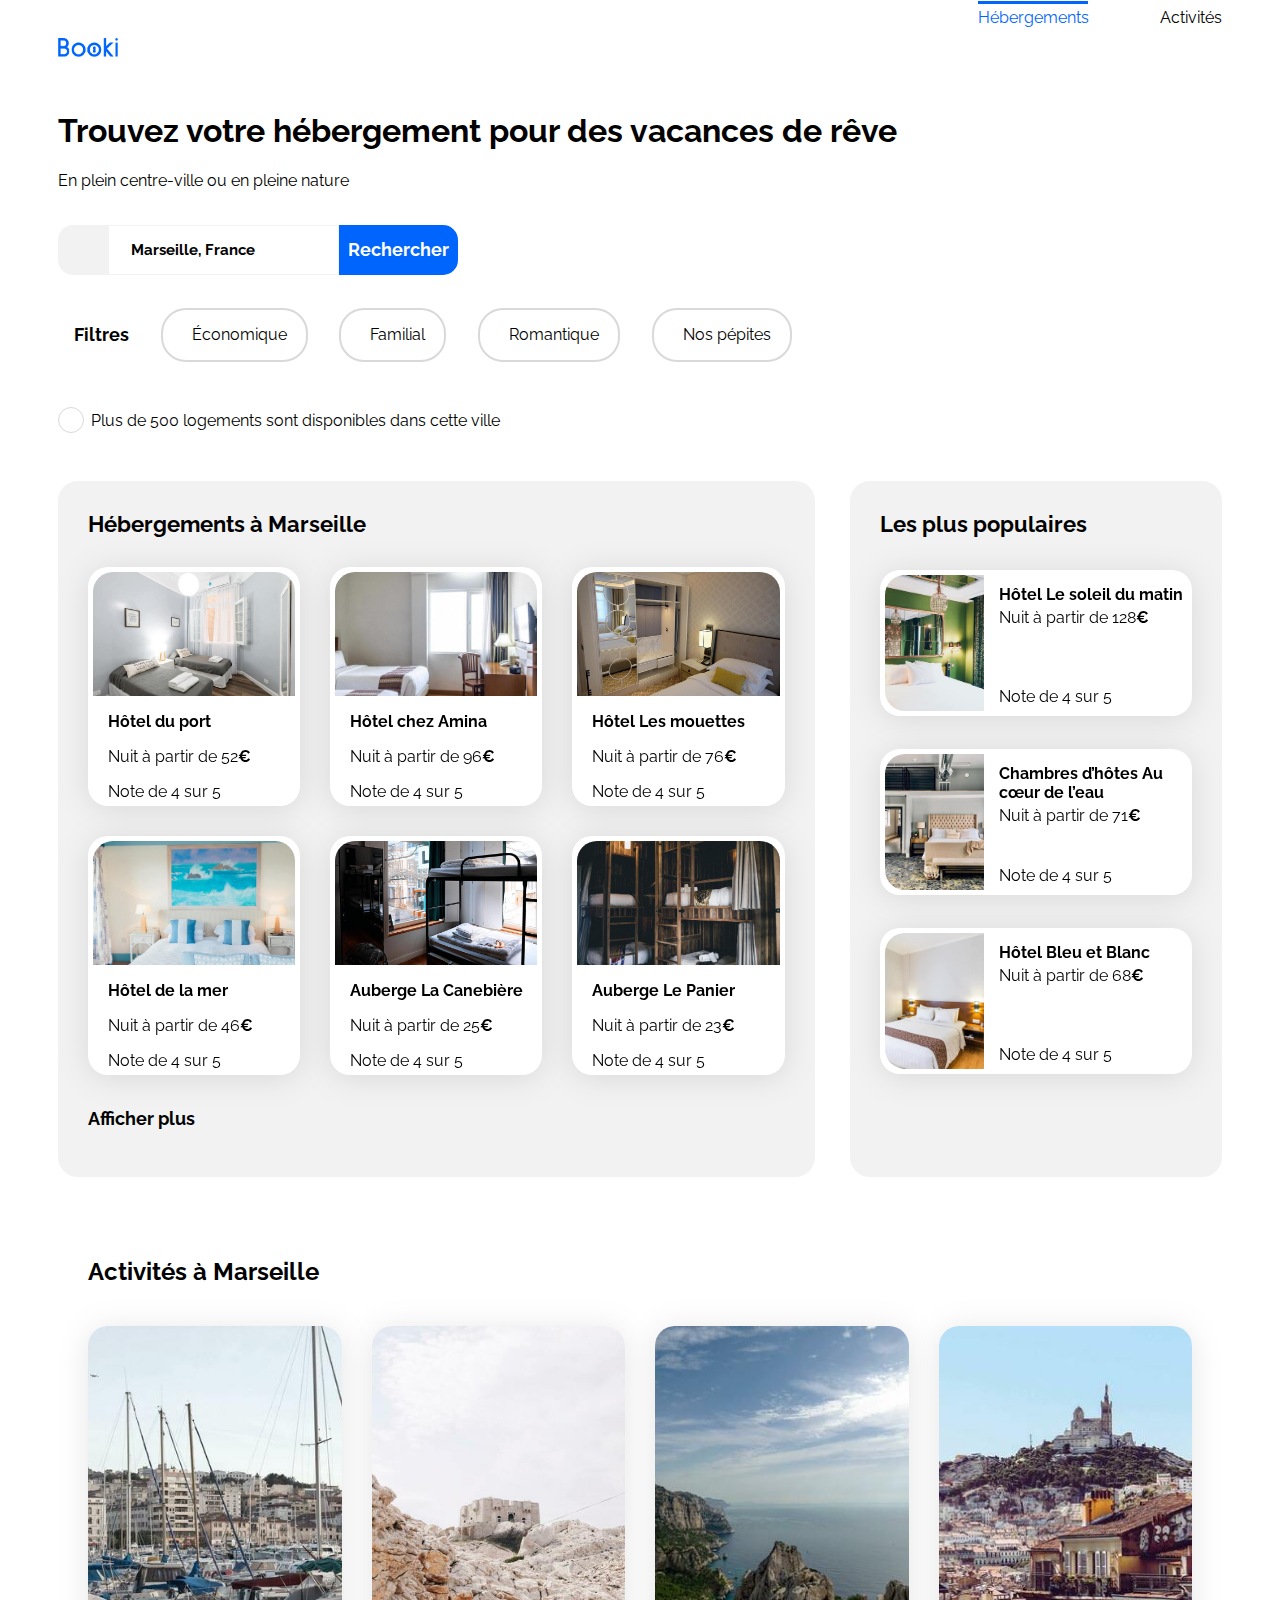
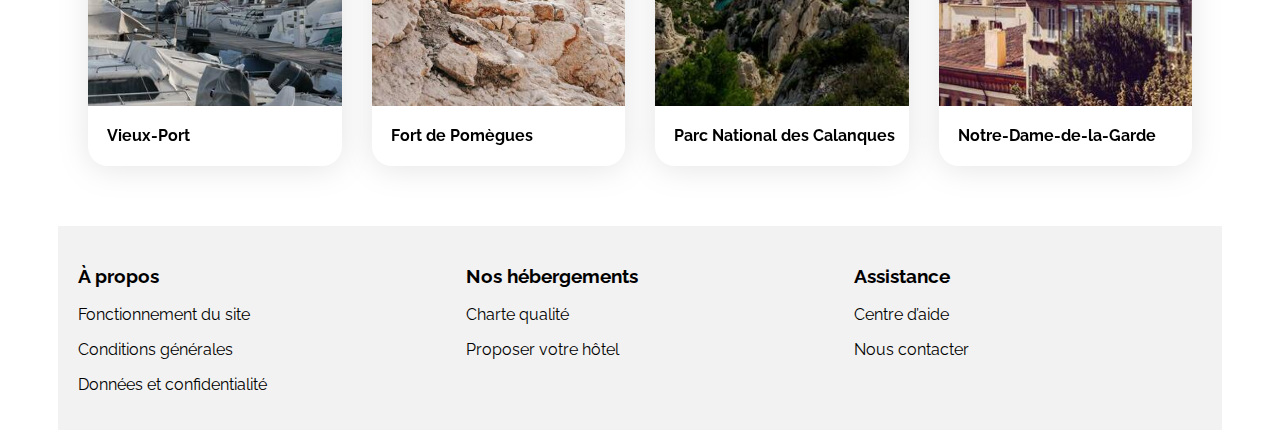
==== index.html @ 2cb4f6da "projet fini sans media-quaries" ====
<!DOCTYPE html>
<html lang="fr">

<head>
    <meta charset="UTF-8">
    <meta name="viewport" content="width=device-width, initial-scale=1.0">
    <title>Booki</title>
    <link rel="preconnect" href="https://fonts.googleapis.com">
    <link rel="preconnect" href="https://fonts.gstatic.com" crossorigin>
    <link href="https://fonts.googleapis.com/css2?family=Raleway:wght@400;500;700&display=swap" rel="stylesheet">
    <link rel="stylesheet" href="https://cdnjs.cloudflare.com/ajax/libs/font-awesome/6.2.1/css/all.min.css"
        integrity="sha512-MV7K8+y+gLIBoVD59lQIYicR65iaqukzvf/nwasF0nqhPay5w/9lJmVM2hMDcnK1OnMGCdVK+iQrJ7lzPJQd1w=="
        crossorigin="anonymous" referrerpolicy="no-referrer" />
    <link rel="stylesheet" href="./css/style.css">
</head>

<body>
    <div class="main-container">
        <header>
            <nav>
                <a href="#"><img id="logo" src="./images/logo/Booki.png" alt=""></a>
                <div class="navbar">
                    <a id="btn-hebergements" href="#">Hébergements</a>
                    <a href="#">Activités</a>
                </div>
            </nav>
        </header>
        <main>
            <section class="search">
                <div class="search-text">
                    <h1>Trouvez votre hébergement pour des vacances de rêve</h1>
                    <p>En plein centre-ville ou en pleine nature</p>
                </div>
                <div class="form-search">
                    <div class="icon-size"><i id="icon-search" class="fa-solid fa-location-dot"></i></div>
                    <div class="recherche"><input type="search" placeholder="Marseille, France"></div>
                    <div class="button-search">Rechercher</div>
                </div>
                <div class="filtres">
                    <p class="text-filtre">Filtres</p>
                    <div class=" btnFiltres"><i class="fa-solid fa-money-bill-wave"></i> Économique</div>
                    <div class="btnFiltres"><i class="fa-solid fa-person"></i> Familial</div>
                    <div class="btnFiltres"><i class="fa-solid fa-heart"></i> Romantique</div>
                    <div class="btnFiltres"><i class="fa-solid fa-fire"></i> Nos pépites</div>
                </div>
                <div class="info">
                    <i class="fa-solid fa-info iconInfo"></i>
                    <p>Plus de 500 logements sont disponibles dans cette ville</p>
                </div>
            </section>
            <div class="hebergements-and-populaires">
                <section class="hebergements">
                    <div class="hebergements-title">
                        <h2 class="section-title">Hébergements à Marseille</h2>
                    </div>
                    <div class="hebergements-cards">
                        <a href="#">
                            <article class="card">
                                <img src="./images/hebergements/fred-kleber.jpg" alt="Image de la chambre d'hôtel montrant un lit">
                                <div class="card-content">
                                    <div class="card-txt">
                                        <h3 class="card-title">Hôtel du port</h3>
                                        <p class="card-subtitle">Nuit à partir de 52<span class="euro">€</span></p>
                                    </div>
                                    <div class="card-rating">
                                        <i class="fa-xs fa-solid fa-star" aria-hidden="true"></i>
                                        <i class="fa-xs fa-solid fa-star" aria-hidden="true"></i>
                                        <i class="fa-xs fa-solid fa-star" aria-hidden="true"></i>
                                        <i class="fa-xs fa-solid fa-star" aria-hidden="true"></i>
                                        <i class="fa-xs fa-solid fa-star neutral-star" aria-hidden="true"></i>
                                        <span class="sr-only">Note de 4 sur 5</span>
                                    </div>
                                </div>
                            </article>
                        </a>
                        <a href="#">
                            <article class="card">
                                <img src="./images/hebergements/febrian-zakaria.jpg" alt="Image de la chambre d'hôtel montrant un lit">
                                <div class="card-content">
                                    <div class="card-txt">
                                        <h3 class="card-title">Hôtel chez Amina</h3>
                                        <p class="card-subtitle">Nuit à partir de 96<span class="euro">€</span></p>
                                    </div>
                                    <div class="card-rating">
                                        <i class="fa-xs fa-solid fa-star" aria-hidden="true"></i>
                                        <i class="fa-xs fa-solid fa-star" aria-hidden="true"></i>
                                        <i class="fa-xs fa-solid fa-star" aria-hidden="true"></i>
                                        <i class="fa-xs fa-solid fa-star" aria-hidden="true"></i>
                                        <i class="fa-xs fa-solid fa-star neutral-star" aria-hidden="true"></i>
                                        <span class="sr-only">Note de 4 sur 5</span>
                                    </div>
                                </div>
                            </article>
                        </a>
                        <a href="#">
                            <article class="card">
                                <img src="./images/hebergements/reisetopia.jpg" alt="Image de la chambre d'hôtel montrant un lit">
                                <div class="card-content">
                                    <div class="card-txt">
                                        <h3 class="card-title">Hôtel Les mouettes</h3>
                                        <p class="card-subtitle">Nuit à partir de 76<span class="euro">€</span></p>
                                    </div>
                                    <div class="card-rating">
                                        <i class="fa-xs fa-solid fa-star" aria-hidden="true"></i>
                                        <i class="fa-xs fa-solid fa-star" aria-hidden="true"></i>
                                        <i class="fa-xs fa-solid fa-star" aria-hidden="true"></i>
                                        <i class="fa-xs fa-solid fa-star" aria-hidden="true"></i>
                                        <i class="fa-xs fa-solid fa-star neutral-star" aria-hidden="true"></i>
                                        <span class="sr-only">Note de 4 sur 5</span>
                                    </div>
                                </div>
                            </article>
                        </a>
                        <a href="#">
                            <article class="card">
                                <img src="./images/hebergements/annie-spratt.jpg" alt="Image de la chambre d'hôtel montrant un lit">
                                <div class="card-content">
                                    <div class="card-txt">
                                        <h3 class="card-title">Hôtel de la mer</h3>
                                        <p class="card-subtitle">Nuit à partir de 46<span class="euro">€</span></p>
                                    </div>
                                    <div class="card-rating">
                                        <i class="fa-xs fa-solid fa-star" aria-hidden="true"></i>
                                        <i class="fa-xs fa-solid fa-star" aria-hidden="true"></i>
                                        <i class="fa-xs fa-solid fa-star" aria-hidden="true"></i>
                                        <i class="fa-xs fa-solid fa-star" aria-hidden="true"></i>
                                        <i class="fa-xs fa-solid fa-star neutral-star" aria-hidden="true"></i>
                                        <span class="sr-only">Note de 4 sur 5</span>
                                    </div>
                                </div>
                            </article>
                        </a>
                        <a href="#">
                            <article class="card">
                                <img src="./images/hebergements/marcus-loke.jpg" alt="Image de la chambre d'hôtel montrant un lit">
                                <div class="card-content">
                                    <div class="card-txt">
                                        <h3 class="card-title">Auberge La Canebière</h3>
                                        <p class="card-subtitle">Nuit à partir de 25<span class="euro">€</span></p>
                                    </div>
                                    <div class="card-rating">
                                        <i class="fa-xs fa-solid fa-star" aria-hidden="true"></i>
                                        <i class="fa-xs fa-solid fa-star" aria-hidden="true"></i>
                                        <i class="fa-xs fa-solid fa-star" aria-hidden="true"></i>
                                        <i class="fa-xs fa-solid fa-star" aria-hidden="true"></i>
                                        <i class="fa-xs fa-solid fa-star neutral-star" aria-hidden="true"></i>
                                        <span class="sr-only">Note de 4 sur 5</span>
                                    </div>
                                </div>
                            </article>
                        </a>
                        <a href="#">
                            <article class="card">
                                <img src="./images/hebergements/nicate-lee.jpg" alt="Image de la chambre d'hôtel montrant un lit">
                                <div class="card-content">
                                    <div class="card-txt">
                                        <h3 class="card-title">Auberge Le Panier</h3>
                                        <p class="card-subtitle">Nuit à partir de 23<span class="euro">€</span></p>
                                    </div>
                                    <div class="card-rating">
                                        <i class="fa-xs fa-solid fa-star" aria-hidden="true"></i>
                                        <i class="fa-xs fa-solid fa-star" aria-hidden="true"></i>
                                        <i class="fa-xs fa-solid fa-star" aria-hidden="true"></i>
                                        <i class="fa-xs fa-solid fa-star" aria-hidden="true"></i>
                                        <i class="fa-xs fa-solid fa-star neutral-star" aria-hidden="true"></i>
                                        <span class="sr-only">Note de 4 sur 5</span>
                                    </div>
                                </div>
                            </article>
                        </a>
                    </div>
                    <p class=hebergements-p>Afficher plus</p>
                </section>
                </section>
                <section class="populaires">
                    <div class="populaires-title">
                        <h2 class="section-title">Les plus populaires</h2>
                        <i class="fa-solid fa-chart-line" aria-hidden="true"></i>
                    </div>
                    <div class="populaires-cards">
                        <a href="#">
                            <article class="card">
                                <img src="./images/hebergements/emile-guillemot.jpg" alt="Image de la chambre d'hôtel montrant un lit">
                                <div class="card-content">
                                    <div class="card-txt">
                                        <h3 class="card-title">Hôtel Le soleil du matin</h3>
                                        <p class="card-subtitle">Nuit à partir de 128<span class="euro">€</span></p>
                                    </div>
                                    <div class="card-rating">
                                        <i class="fa-xs fa-solid fa-star" aria-hidden="true"></i>
                                        <i class="fa-xs fa-solid fa-star" aria-hidden="true"></i>
                                        <i class="fa-xs fa-solid fa-star" aria-hidden="true"></i>
                                        <i class="fa-xs fa-solid fa-star" aria-hidden="true"></i>
                                        <i class="fa-xs fa-solid fa-star neutral-star" aria-hidden="true"></i>
                                        <span class="sr-only">Note de 4 sur 5</span>
                                    </div>
                                </div>
                            </article>
                        </a>
                        <a href="#">
                            <article class="card">
                                <img src="./images/hebergements/aw-creative.jpg" alt="Image de la chambre d'hôtel montrant un lit">
                                <div class="card-content">
                                    <div class="card-txt">
                                        <h3 class="card-title">Chambres d’hôtes Au cœur de l’eau</h3>
                                        <p class="card-subtitle">Nuit à partir de 71<span class="euro">€</span></p>
                                    </div>
                                    <div class="card-rating">
                                        <i class="fa-xs fa-solid fa-star" aria-hidden="true"></i>
                                        <i class="fa-xs fa-solid fa-star" aria-hidden="true"></i>
                                        <i class="fa-xs fa-solid fa-star" aria-hidden="true"></i>
                                        <i class="fa-xs fa-solid fa-star" aria-hidden="true"></i>
                                        <i class="fa-xs fa-solid fa-star neutral-star" aria-hidden="true"></i>
                                        <span class="sr-only">Note de 4 sur 5</span>
                                    </div>
                                </div>
                            </article>
                        </a>
                        <a href="#">
                            <article class="card">
                                <img src="./images/hebergements/febrian-zakaria2.jpg" alt="Image de la chambre d'hôtel montrant un lit">
                                <div class="card-content">
                                    <div class="card-txt">
                                        <h3 class="card-title">Hôtel Bleu et Blanc</h3>
                                        <p class="card-subtitle">Nuit à partir de 68<span class="euro">€</span></p>
                                    </div>
                                    <div class="card-rating">
                                        <i class="fa-xs fa-solid fa-star" aria-hidden="true"></i>
                                        <i class="fa-xs fa-solid fa-star" aria-hidden="true"></i>
                                        <i class="fa-xs fa-solid fa-star" aria-hidden="true"></i>
                                        <i class="fa-xs fa-solid fa-star" aria-hidden="true"></i>
                                        <i class="fa-xs fa-solid fa-star neutral-star" aria-hidden="true"></i>
                                        <span class="sr-only">Note de 4 sur 5</span>
                                    </div>
                                </div>
                            </article>
                        </a>
                    </div>
                </section>
            </div>
            <section class="activites">
                <div class="activites-title">
                    <h2>Activités à Marseille</h2>
                </div>
                <div class="activites-cards">
                    <a href="#">
                        <article class="card">
                            <img src="./images/activites/reno-laithienne.jpg" alt="photo du Vieux-Port">
                            <h3>Vieux-Port</h3>
                        </article>
                    </a>
                    <a href="#">
                        <article class="card">
                            <img src="./images/activites/paul-hermann.jpg" alt="photo du Fort de Pomègues">
                            <h3>Fort de Pomègues</h3>
                        </article>
                    </a>
                    <a href="#">
                        <article class="card">
                            <img src="./images/activites/kilyan-sockalingum.jpg" alt="photo du Parc National des Calanques">
                            <h3>Parc National des Calanques</h3>
                        </article>
                    </a>
                    <a href="#">
                        <article class="card">
                            <img src="./images/activites/florian-wehde.jpg" alt="photo de Notre-Dame-de-la-Garde">
                            <h3>Notre-Dame-de-la-Garde</h3>
                        </article>
                    </a>
                </div>
            </section>
        </main>
        <footer>
            <div class="footer-info">
                <h3>À propos</h3>
                <p>Fonctionnement du site</p>
                <p>Conditions générales</p>
                <p>Données et confidentialité</p>
            </div>
            <div class="footer-info">
                <h3>Nos hébergements</h3>
                <p>Charte qualité</p>
                <p>Proposer votre hôtel</p>
            </div>
            <div class="footer-info">
                <h3>Assistance</h3>
                <p>Centre d’aide</p>
                <p>Nous contacter</p>
            </div>
        </footer>
    </div>
</body>

</html>
---- css/style.css ----
/****** General ***********/
* {
    font-family: 'Raleway', sans-serif;
}

:root {
    --main-color: #0065FC;
    --main-bg-color: #F2F2F2;
    --filter-bg-color: #DEEBFF;
}

.fa-solid {
    color: var(--main-color);
}

body {
    display: flex;
    justify-content: center;
}

.main-container {
    width: 100%;
    max-width: 1440px;
    padding: 0 50px;
    box-sizing: border-box;
}

a {
    color: inherit;
    text-decoration: none;
}

.section-title {
    margin: 0;
    font-size: 22px;
}

.card {
    background-color: white;
    border-radius: 20px;
    padding: 5px;
    filter: drop-shadow(0px 3px 15px rgba(0, 0, 0, 0.1));
}

.card img {
    object-fit: cover;
}

.card-title {
    font-size: 16px;
}

.euro {
    font-weight: 700;
}

.neutral-star {
    color: var(--main-bg-color)
}

/****** Hebergements And Populaires ***********/
.hebergements-and-populaires {
    display: flex;
    justify-content: space-between;
    margin-bottom: 30px;
}

.hebergements-and-populaires section {
    background-color: var(--main-bg-color);
    border-radius: 20px;
    padding: 30px;
    box-sizing: border-box;
}

/****** Hebergements ***********/
.hebergements {
    width: 65%;
}

.hebergements-title {
    margin-bottom: 30px;
}

.hebergements-cards {
    display: grid;
    grid-template-columns: 1fr 1fr 1fr;
    gap: 30px;
}

.hebergements-cards .card {
    display: flex;
    flex-direction: column;

}


.hebergements-cards img {
    width: 100%;
    height: 124px;
    border-radius: 20px 20px 0px 0px;
}

.hebergements-cards .card-content {
    padding-left: 15px;
    display: flex;
    flex-direction: column;
    box-sizing: border-box;
}

.hebergements-p {
    font-weight: 700;
    font-size: 18px;
    padding-top: 15px;
}

/****** Populaires ***********/
.populaires {
    width: 32%;
}

.populaires-title {
    display: flex;
    justify-content: space-between;
    align-items: center;
}

.populaires-cards .card {
    display: flex;
    margin-top: 33px;
}

.populaires-cards img {
    width: 33%;
    height: 136px;
    border-top-left-radius: 20px;
    border-bottom-left-radius: 20px;
}

.populaires-cards .card-content {
    width: 67%;
    padding-left: 15px;
    display: flex;
    flex-direction: column;
    justify-content: space-between;
    box-sizing: border-box;
}

.populaires-cards .card-title {
    margin-top: 10px;
    margin-bottom: 4px;
}

.populaires-cards .card-subtitle {
    margin: 0;
}

.populaires-cards .card-rating {
    margin-bottom: 5px;
}

/*HEADER***************/

nav {
    display: flex;
    justify-content: space-between;
}

#logo {
    height: 19px;
    padding: 30px 50px 30px 0px;
}

#btn-hebergements{
    color: #0065FC;
}

.navbar {
    width: 244px;
    display: flex;
    justify-content: space-between;
}

#btn-hebergements::before {
    content: '';
    position: absolute;
    width: 110px;
    height: 3px;
    background-color: #0065FC;
    top: 1px;
}

/*FOOTER**************/

footer{
    display: grid;
    grid-template-columns: 1fr 1fr 1fr;
    background-color: #F2F2F2;
}

.footer-info {
    padding: 20px;
}


/*ACTIVITES**************/

.activites {
    padding: 30px;
    margin-bottom: 30px;
}

.activites-cards {
    display: grid;
    grid-template-columns: 1fr 1fr 1fr 1fr;
    gap: 30px;
}

.activites-cards img {
    width: 100%;
    height: 380px;
    border-radius: 20px 20px 0px 0px;
}

.activites-cards h3 {
    font-size: 16px;
    font-weight: 700;
    padding-left: 19px;
}

.activites-cards .card {
    padding: 0px;
    padding-bottom: 5px;
}

.activites-title {
    margin-bottom: 40px;
}


/*SECTION SEARCH****************/

.form-search {
    display: flex;
    width: 400px;
    margin: 35px 0px;
} 

.icon-size {
    height: 50px;
    width: 50px;
    background-color: #F2F2F2;
    justify-content: center;
    display: flex;
    align-items: center;
    border-radius: 15px 0px 0px 15px;
    color: black;
}

#icon-search {
    color: black;
}

.recherche {
    height: 48px;
    width: 230px;
    background: var(--White, #FFF);
    border: 1px solid var(--Grey, #F2F2F2);
    display: flex;
    justify-content: center;
    align-items: center;
}

input{
    border: none;
    font-size: 15px;
    font-weight: bold;
}

::placeholder {
    color: #000;
    opacity: 1;
}

.button-search{
    height: 50px;
    width: 120px;
    display: flex;
    justify-content: center;
    align-items: center;
    background-color: #0065FC;
    border-radius: 0px 15px 15px 0px;
    color: white;
    cursor: pointer;
    font-weight: 700;
    font-size: 18px;
}

.filtres{
    display: flex;
    align-items: center;
    width: 750px;
    height: 50px;
    justify-content: space-around;
    margin-bottom: 35px;
}

.btnFiltres {
    border-radius: 25px;
    border: 2px solid var(--grey-tint-2, #D9D9D9);
    display: flex;
    height: 50px;
    padding: 0px 19px;
    align-items: center;
    gap: 10px;
}

.btnFiltres:hover {
    background-color: #DEEBFF;
}

.filtres i {
    color: #0065FC;
}

.info {
    display: flex;
    align-items: center;
    gap: 7px;
    margin-bottom: 35px;
}

.iconInfo {
    color: #0065FC;
    border: 1px solid #D9D9D9;
    border-radius: 50%;
    width: 24px;
    height: 24px;
    display: flex;
    justify-content: center;
    align-items: center;
}

.text-filtre {
    font-weight: 700;
    font-size: 18px;
}

/* Le code ci-dessous correspond à la version responsive uniquement */

/****** Media queries ***********/
/* Medium devices (tablets, less/equal than 1024px) */
@media (max-width: 1024px) {
    .hebergements-and-populaires {
        flex-direction: column;
    }

    .hebergements {
        width: 100%;
    }

    .populaires {
        width: 100%;
        margin-top: 50px;
    }

    .populaires-cards {
        display: flex;
        flex-direction: row;
        justify-content: space-between;
    }

    .populaires-cards a {
        width: 30%;
    }

    .populaires-cards .card-title {
        font-size: 14px;
    }

    .populaires-cards .card-subtitle {
        font-size: 13px;
    }
}

/* Small devices (phones, less than 768px) */
@media (max-width: 767.98px) {
    /* ... */
}
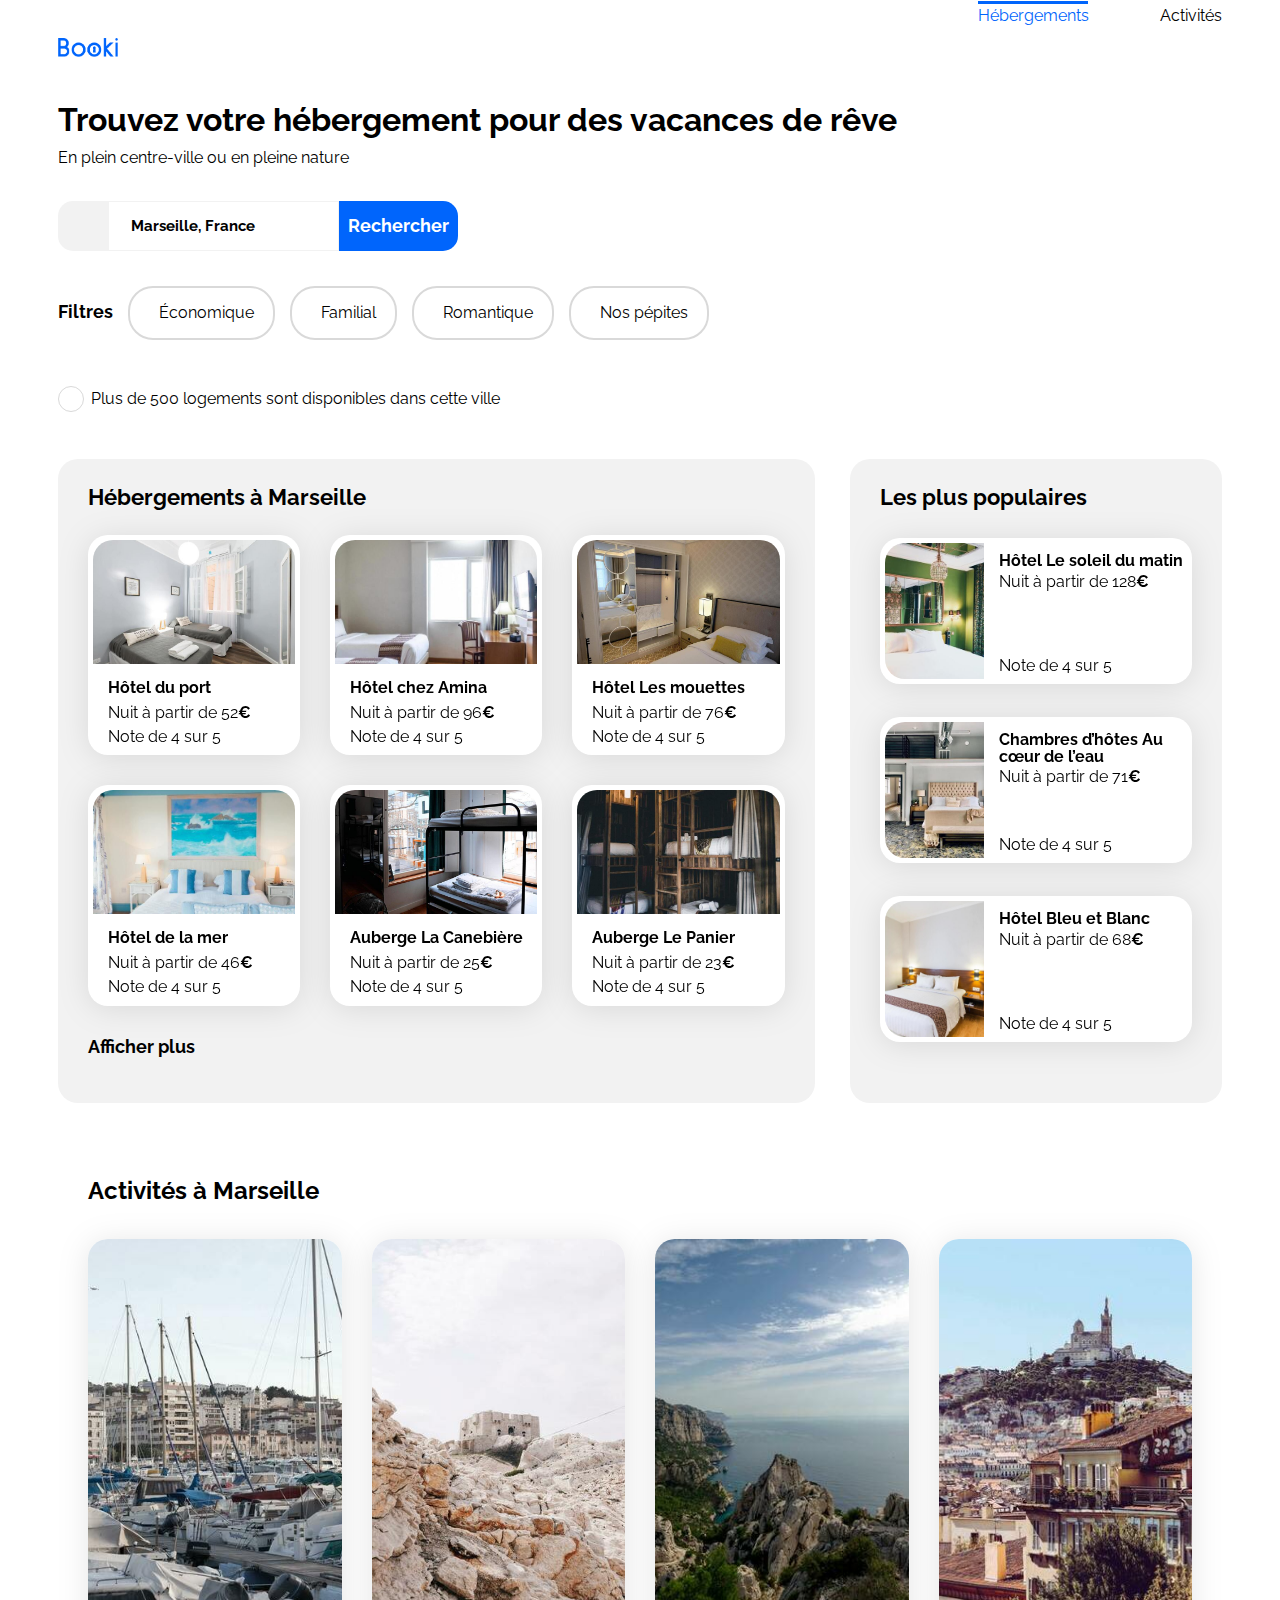
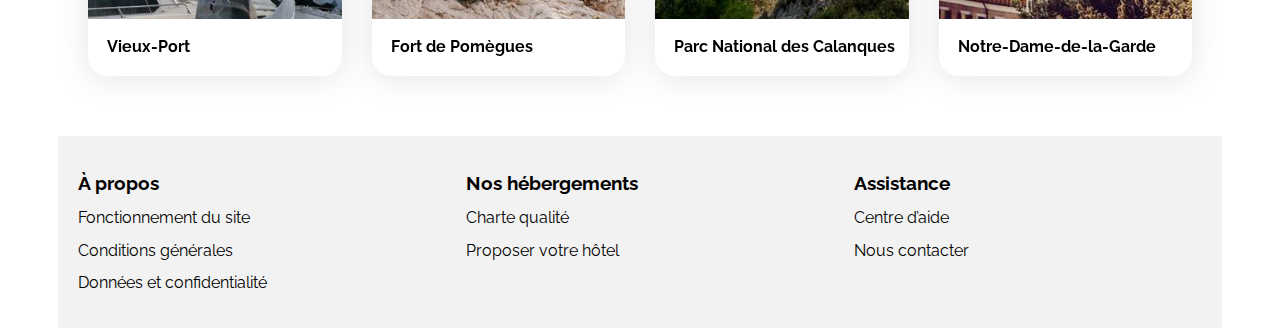
==== commit 0a286215: "version tablette fini" ====
--- a/index.html
+++ b/index.html
@@ -20,8 +20,8 @@
             <nav>
                 <a href="#"><img id="logo" src="./images/logo/Booki.png" alt=""></a>
                 <div class="navbar">
-                    <a id="btn-hebergements" href="#">Hébergements</a>
-                    <a href="#">Activités</a>
+                    <a id="btn-hebergements" href="#ancre-hebergements">Hébergements</a>
+                    <a href="#ancre-activites">Activités</a>
                 </div>
             </nav>
         </header>
@@ -38,17 +38,19 @@
                 </div>
                 <div class="filtres">
                     <p class="text-filtre">Filtres</p>
-                    <div class=" btnFiltres"><i class="fa-solid fa-money-bill-wave"></i> Économique</div>
-                    <div class="btnFiltres"><i class="fa-solid fa-person"></i> Familial</div>
-                    <div class="btnFiltres"><i class="fa-solid fa-heart"></i> Romantique</div>
-                    <div class="btnFiltres"><i class="fa-solid fa-fire"></i> Nos pépites</div>
+                    <div class="container-filtres">
+                        <div class="btnFiltres"><i class="fa-solid fa-money-bill-wave"></i> Économique</div>
+                        <div class="btnFiltres"><i class="fa-solid fa-person"></i> Familial</div>
+                        <div class="btnFiltres"><i class="fa-solid fa-heart"></i> Romantique</div>
+                        <div class="btnFiltres"><i class="fa-solid fa-fire"></i> Nos pépites</div>
+                    </div>
                 </div>
                 <div class="info">
                     <i class="fa-solid fa-info iconInfo"></i>
                     <p>Plus de 500 logements sont disponibles dans cette ville</p>
                 </div>
             </section>
-            <div class="hebergements-and-populaires">
+            <div id="ancre-hebergements" class="hebergements-and-populaires">
                 <section class="hebergements">
                     <div class="hebergements-title">
                         <h2 class="section-title">Hébergements à Marseille</h2>
@@ -238,7 +240,7 @@
                     </div>
                 </section>
             </div>
-            <section class="activites">
+            <section id="ancre-activites" class="activites">
                 <div class="activites-title">
                     <h2>Activités à Marseille</h2>
                 </div>
--- a/css/style.css
+++ b/css/style.css
@@ -1,6 +1,7 @@
 /****** General ***********/
 * {
     font-family: 'Raleway', sans-serif;
+    line-height: 16.44px;
 }
 
 :root {
@@ -93,7 +94,6 @@
 
 }
 
-
 .hebergements-cards img {
     width: 100%;
     height: 124px;
@@ -111,6 +111,23 @@
     font-weight: 700;
     font-size: 18px;
     padding-top: 15px;
+}
+
+.hebergements .card-rating {
+    margin-bottom: 5px;
+}
+
+.hebergements .card-txt p {
+    margin: 8px 0px;
+}
+
+.hebergements .card-txt h3 {
+    margin-bottom: 8px;
+}
+
+
+.card:hover {
+    box-shadow: 10px 10px 30px rgba(0, 0, 0, 0.5);
 }
 
 /****** Populaires ***********/
@@ -201,6 +218,14 @@
     padding: 20px;
 }
 
+footer p {
+    cursor: pointer;
+}
+
+footer p:hover {
+    color: #0065FC;
+}
+
 
 /*ACTIVITES**************/
 
@@ -297,10 +322,7 @@
 
 .filtres{
     display: flex;
-    align-items: center;
-    width: 750px;
-    height: 50px;
-    justify-content: space-around;
+    gap: 15px;
     margin-bottom: 35px;
 }
 
@@ -312,6 +334,12 @@
     padding: 0px 19px;
     align-items: center;
     gap: 10px;
+    cursor: pointer;
+}
+
+.container-filtres {
+    display: flex;
+    gap: 15px;
 }
 
 .btnFiltres:hover {
@@ -380,6 +408,15 @@
     .populaires-cards .card-subtitle {
         font-size: 13px;
     }
+
+    .filtres {
+        display: flex;
+        flex-direction: column;
+    }
+
+    .activites-cards img {
+        height: 200px;
+    }
 }
 
 /* Small devices (phones, less than 768px) */
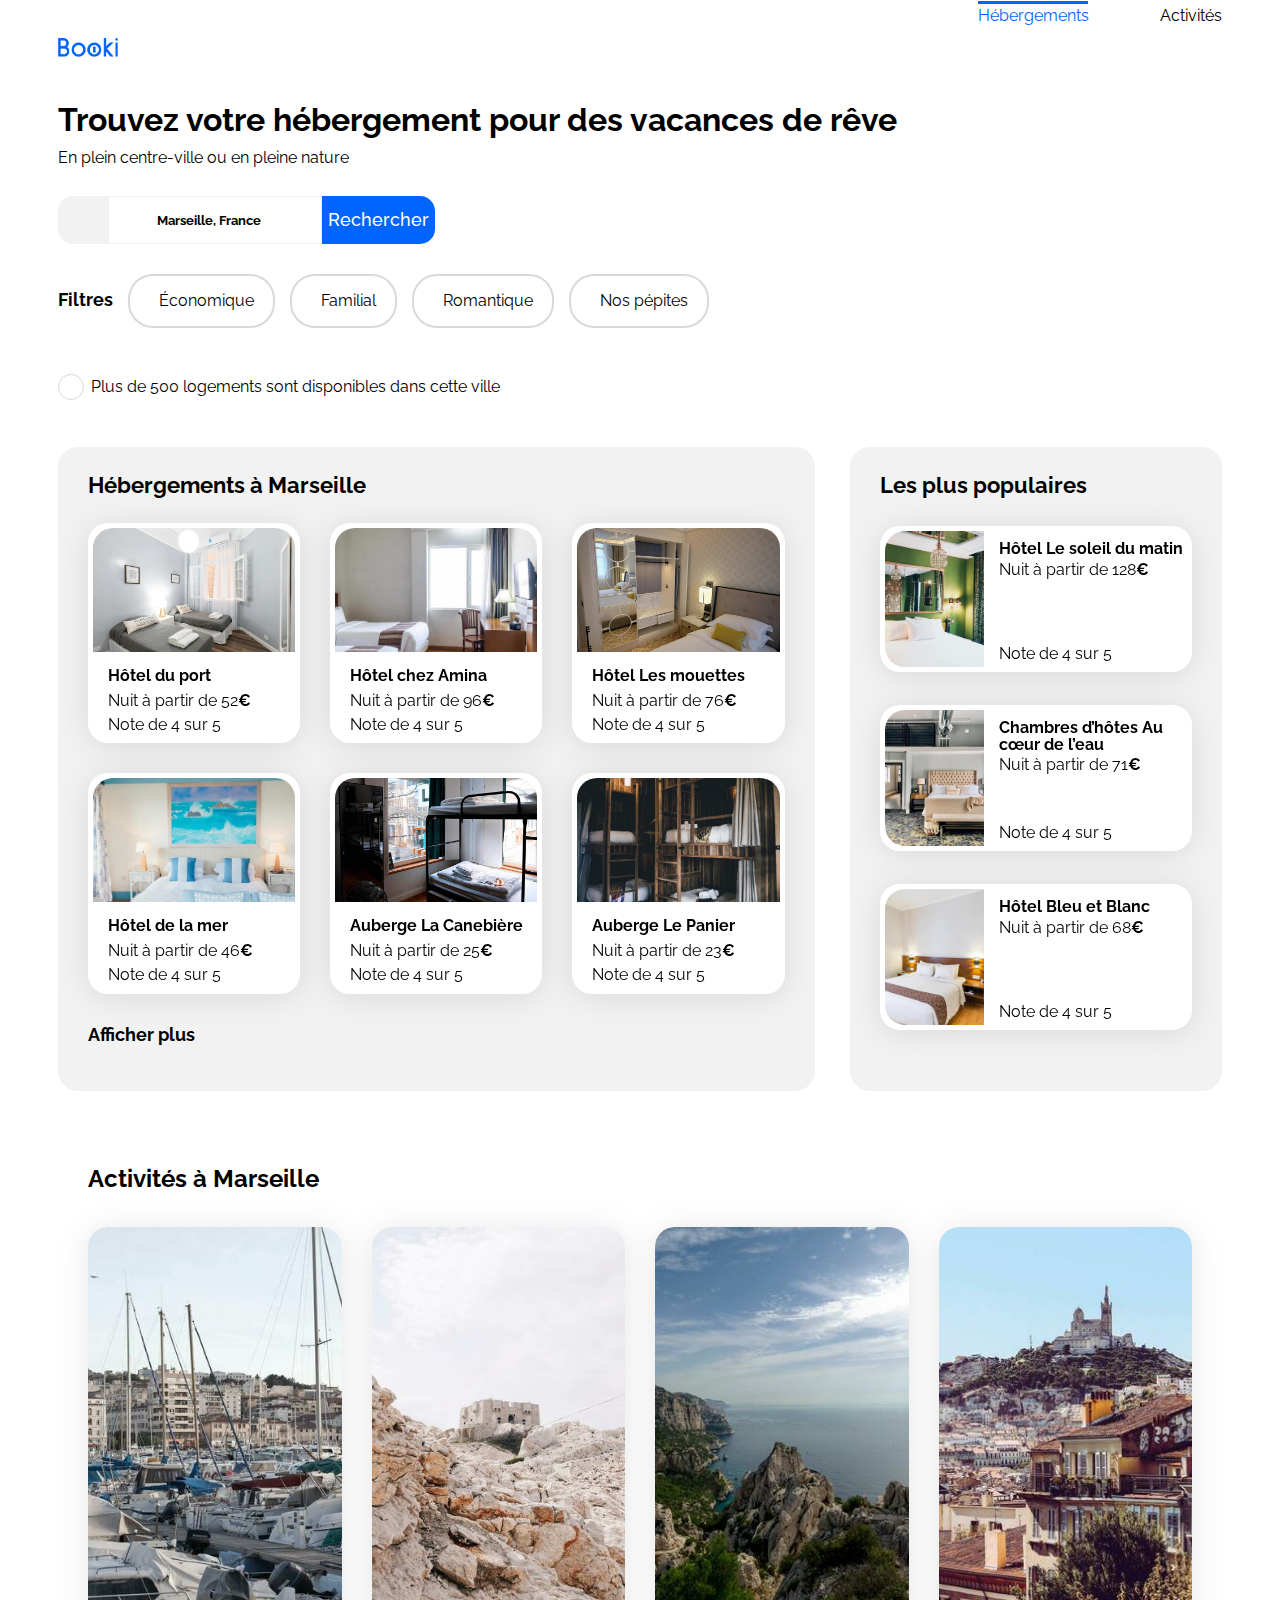
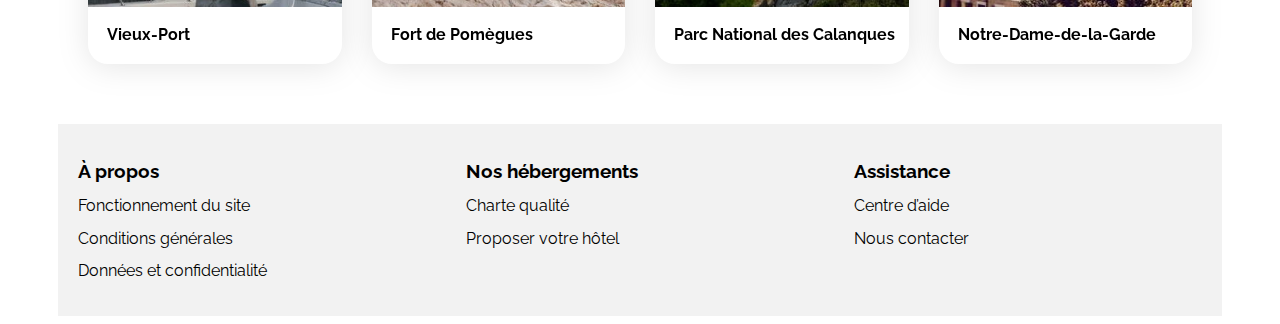
==== commit 3745b069: "FINI" ====
--- a/index.html
+++ b/index.html
@@ -21,7 +21,7 @@
                 <a href="#"><img id="logo" src="./images/logo/Booki.png" alt=""></a>
                 <div class="navbar">
                     <a id="btn-hebergements" href="#ancre-hebergements">Hébergements</a>
-                    <a href="#ancre-activites">Activités</a>
+                    <a id="btn-activites" href="#ancre-activites">Activités</a>
                 </div>
             </nav>
         </header>
@@ -31,11 +31,9 @@
                     <h1>Trouvez votre hébergement pour des vacances de rêve</h1>
                     <p>En plein centre-ville ou en pleine nature</p>
                 </div>
-                <div class="form-search">
-                    <div class="icon-size"><i id="icon-search" class="fa-solid fa-location-dot"></i></div>
-                    <div class="recherche"><input type="search" placeholder="Marseille, France"></div>
-                    <div class="button-search">Rechercher</div>
-                </div>
+                <form method="get" action="">
+                    <i id="icon-search" class="fa-solid fa-location-dot"></i><input type="search" name="search" value="Marseille, France"><input type="submit" value="Rechercher">
+                </form>            
                 <div class="filtres">
                     <p class="text-filtre">Filtres</p>
                     <div class="container-filtres">
--- a/css/style.css
+++ b/css/style.css
@@ -189,6 +189,14 @@
 
 #btn-hebergements{
     color: #0065FC;
+}
+
+#btn-hebergements:hover {
+    text-shadow: 1px 1px 1px rgba(0, 101, 252, 0.2);
+}
+
+#btn-activites:hover {
+    text-shadow: 1px 1px 1px rgba(00, 00, 00, 0.2);
 }
 
 .navbar {
@@ -264,60 +272,45 @@
 
 /*SECTION SEARCH****************/
 
-.form-search {
-    display: flex;
-    width: 400px;
-    margin: 35px 0px;
-} 
-
-.icon-size {
-    height: 50px;
-    width: 50px;
+.search-text {
+    margin-bottom: 30px;
+}
+
+form i {
     background-color: #F2F2F2;
-    justify-content: center;
-    display: flex;
-    align-items: center;
+    height: 18px;
+    width: 14px;
+    padding: 15px 18px;
     border-radius: 15px 0px 0px 15px;
-    color: black;
 }
 
 #icon-search {
     color: black;
 }
 
-.recherche {
-    height: 48px;
-    width: 230px;
-    background: var(--White, #FFF);
-    border: 1px solid var(--Grey, #F2F2F2);
-    display: flex;
-    justify-content: center;
-    align-items: center;
-}
-
-input{
+form {
+    display: flex;
+    margin-bottom: 30px;
+}
+
+input[type=search]{
+    border: 1px solid #F2F2F2;
+    text-align: center;
+    font-weight: 700;
+    font-size: 18;
+    font-family: "raleway";
+    padding: 0px 20px;
+}
+
+input[type=submit]{
+    background-color: #0065FC;
+    color: white;
+    font-weight: 500;
+    font-size: 18px;
+    border-radius: 0px 15px 15px 0px;
     border: none;
-    font-size: 15px;
-    font-weight: bold;
-}
-
-::placeholder {
-    color: #000;
-    opacity: 1;
-}
-
-.button-search{
-    height: 50px;
-    width: 120px;
-    display: flex;
-    justify-content: center;
-    align-items: center;
-    background-color: #0065FC;
-    border-radius: 0px 15px 15px 0px;
-    color: white;
+    font-family: "raleway";
     cursor: pointer;
-    font-weight: 700;
-    font-size: 18px;
 }
 
 .filtres{
